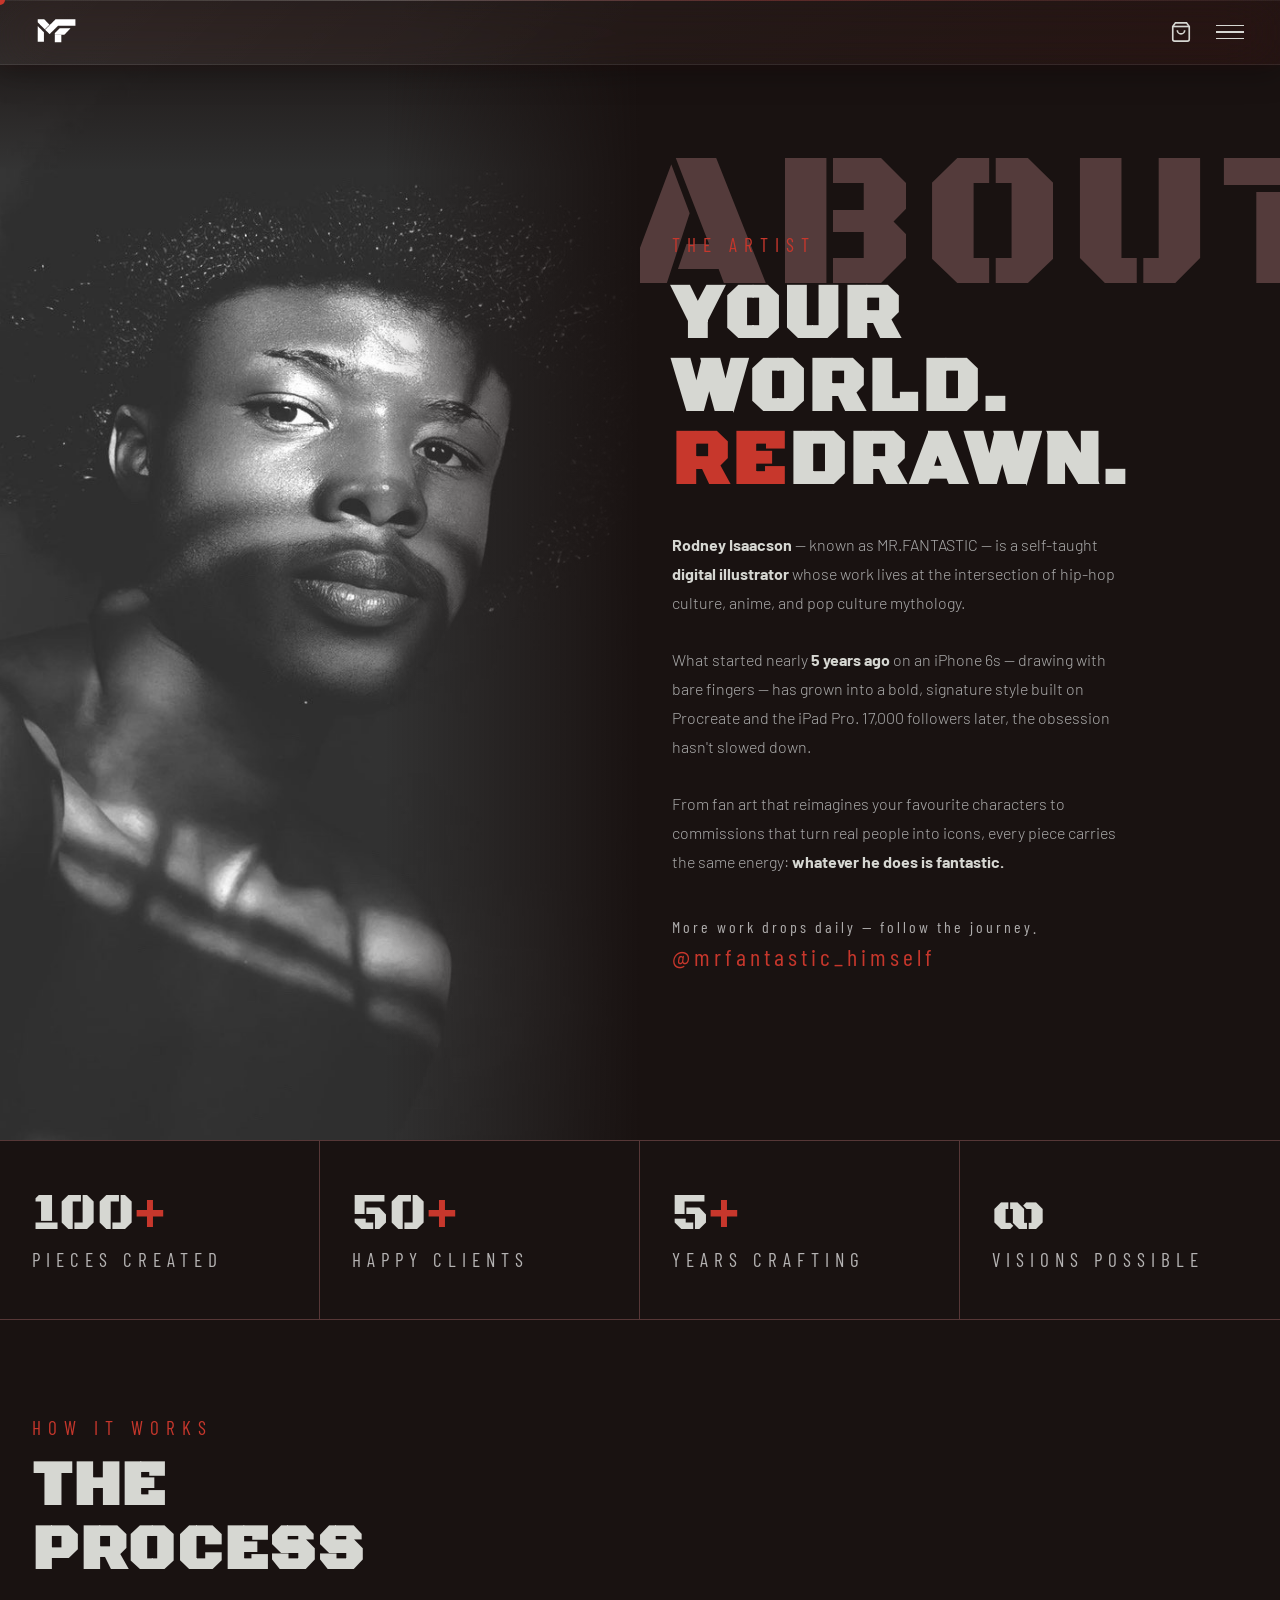
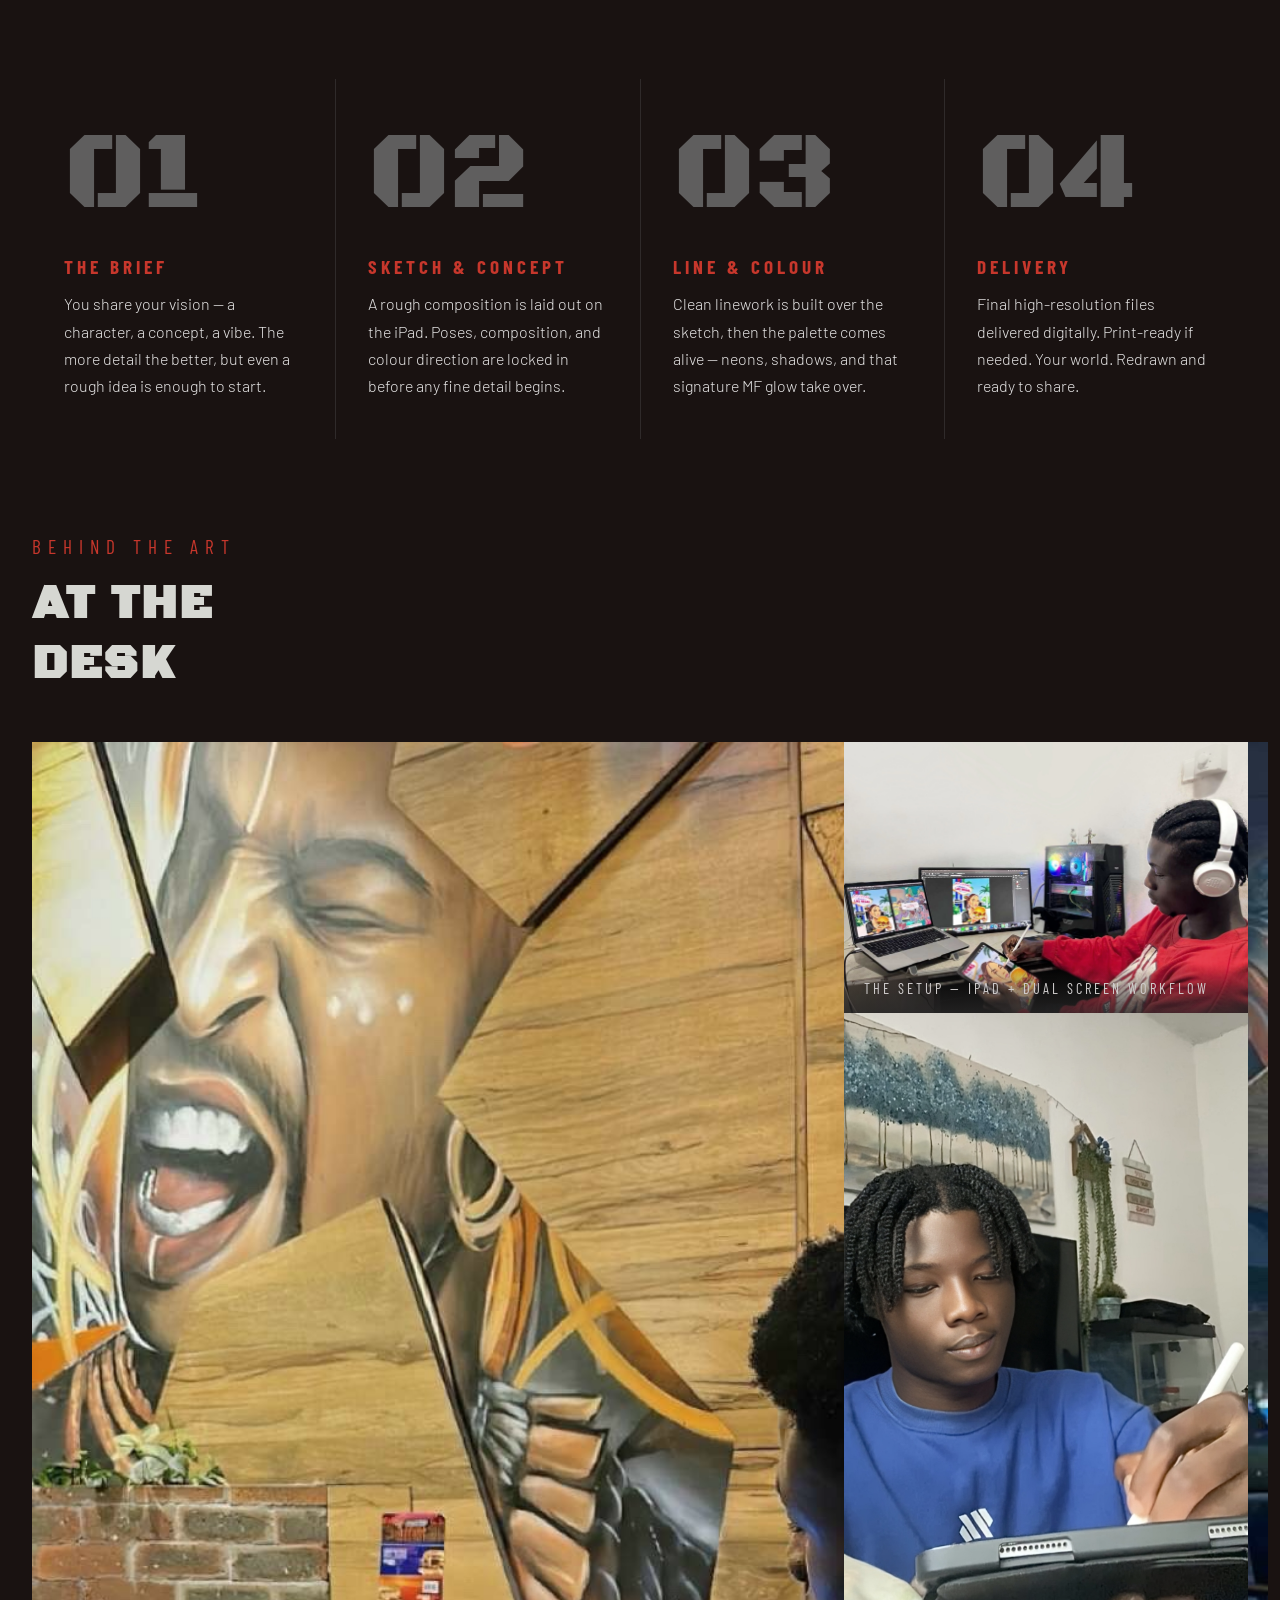
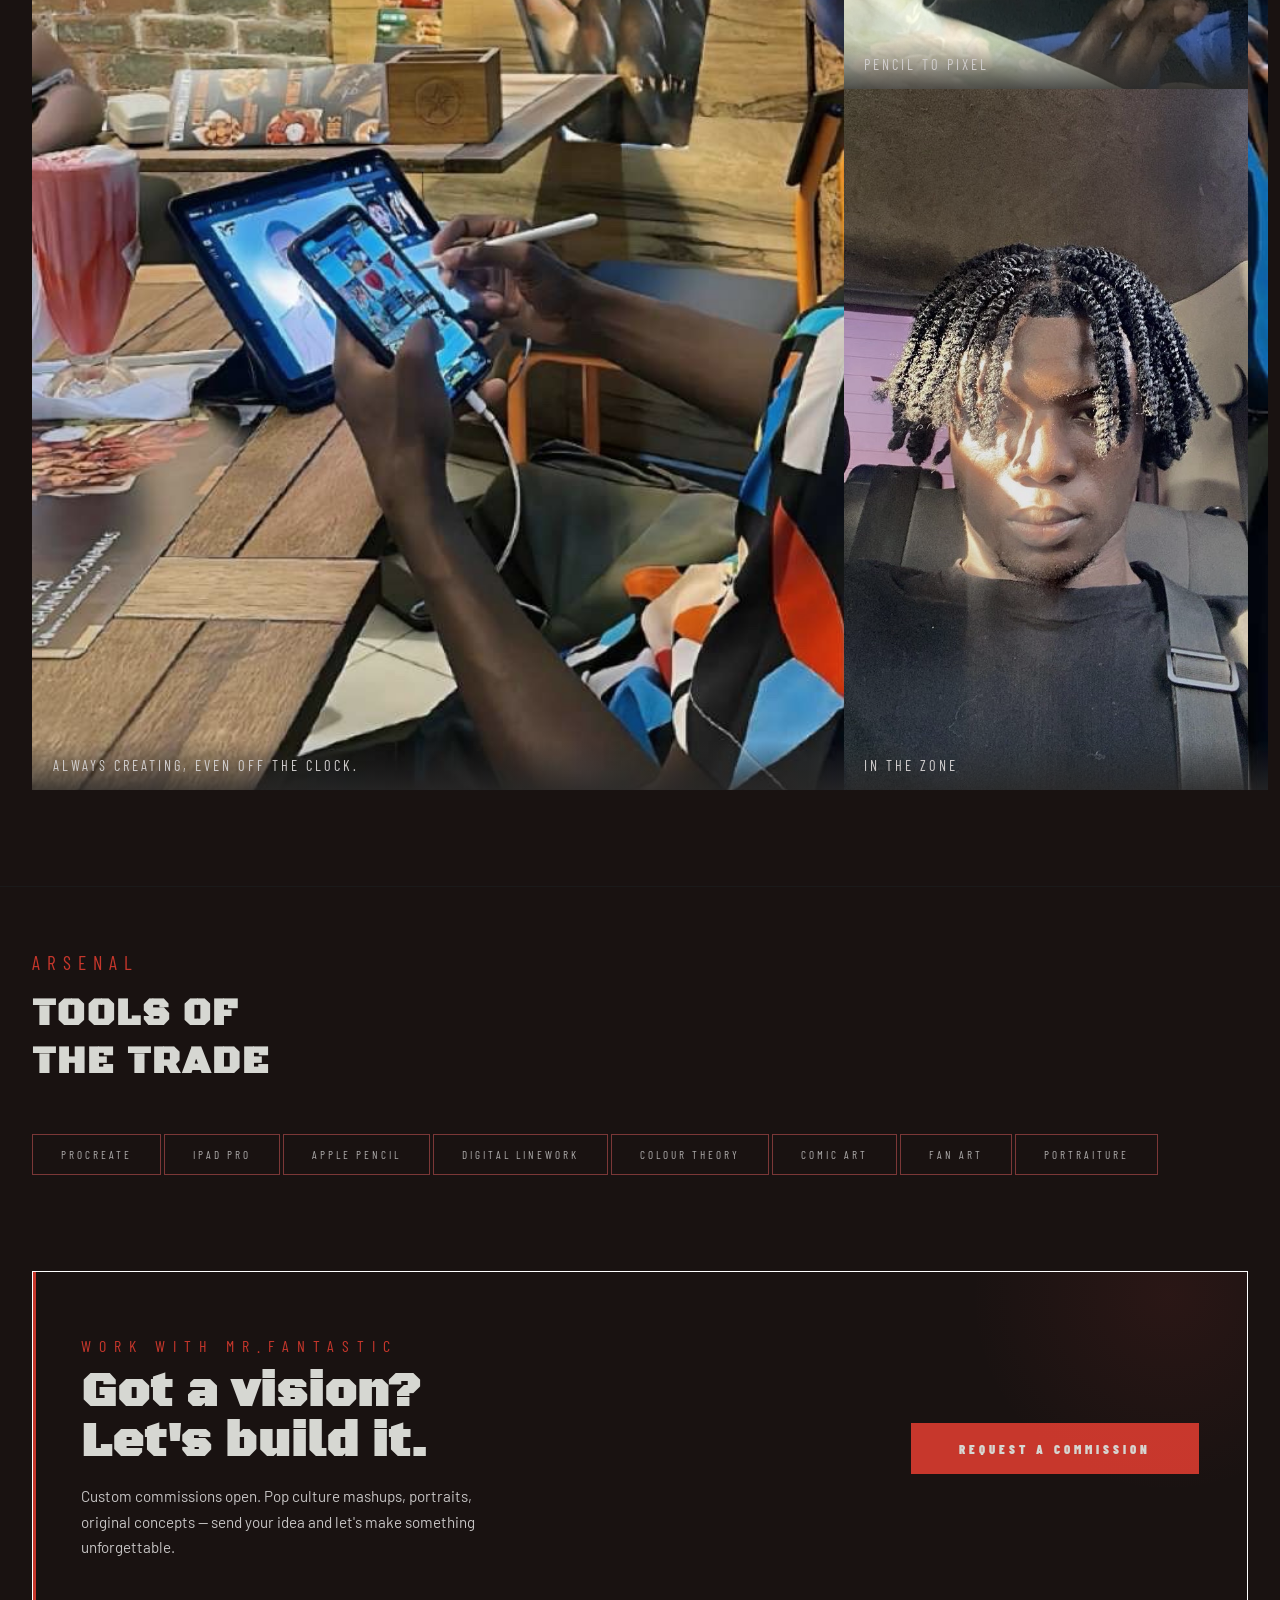
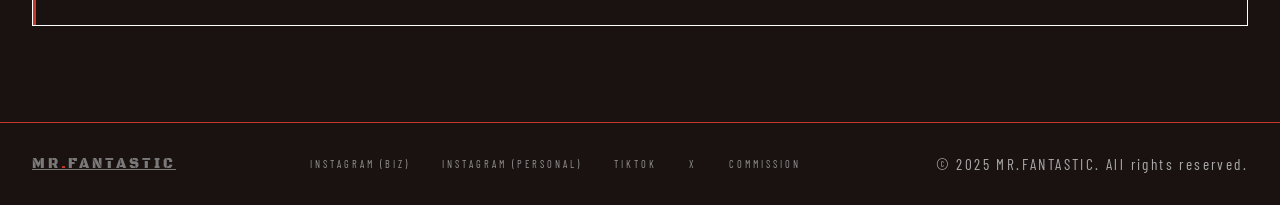
==== about.html @ 6f970a7a "Deploying MR. FANTASTIC build" ====
<!DOCTYPE html>
<html lang="en">
<head>
<meta charset="UTF-8">
<meta name="viewport" content="width=device-width, initial-scale=1.0">
<!-- Favicon - Primary -->
<link rel="icon" type="image/svg+xml" href="/favicon/favicon.svg">
<link rel="icon" type="image/png" sizes="96x96" href="/favicon/favicon-96x96.png">
<link rel="shortcut icon" href="/favicon/favicon.ico">
<link rel="apple-touch-icon" sizes="180x180" href="/favicon/apple-touch-icon.png">
<meta name="apple-mobile-web-app-title" content="M.F.">
<link rel="manifest" href="/favicon/site.webmanifest">

<title>About — MR.FANTASTIC</title>
<link href="https://fonts.googleapis.com/css2?family=Black+Ops+One&family=Barlow:wght@300;400;500&family=Barlow+Condensed:wght@400;600;700&display=swap" rel="stylesheet">
<link rel="stylesheet" href="css/style.css">
<link rel="stylesheet" href="css/about.css">

<!-- SEO Meta Tags -->
<meta name="description" content="Rodney Isaacson aka MR.FANTASTIC — self-taught digital illustrator. 5+ years, 100+ pieces, 50+ happy clients.">
<meta name="keywords" content="about, digital artist, illustrator, Rodney Isaacson, Procreate artist, iPad artist">

<!-- Open Graph / Facebook / Instagram / iMessage -->
<meta property="og:type" content="website">
<meta property="og:url" content="https://mrfantastic.art/about.html">
<meta property="og:title" content="About — MR.FANTASTIC">
<meta property="og:description" content="Self-taught digital illustrator. From iPhone 6s to iPad Pro — the journey.">
<meta property="og:image" content="https://mrfantastic.art/images/Sailor%20Big%20Sexy.JPG">
<meta property="og:image:width" content="1200">
<meta property="og:image:height" content="630">
<meta property="og:site_name" content="MR.FANTASTIC">

<!-- Twitter Card -->
<meta name="twitter:card" content="summary_large_image">
<meta name="twitter:url" content="https://mrfantastic.art/about.html">
<meta name="twitter:title" content="About — MR.FANTASTIC">
<meta name="twitter:description" content="Self-taught digital illustrator. From iPhone 6s to iPad Pro — the journey.">
<meta name="twitter:image" content="https://mrfantastic.art/images/Sailor%20Big%20Sexy.JPG">
</head>
<body>

<div class="cursor" id="cursor"></div>

<!-- NAV -->
<nav>
  <a href="index.html" class="nav-logo">
    <img src="images/FantasticLogo.svg" alt="MR.FANTASTIC Logo" class="logo-img">
  </a>
  <div class="nav-right">
    <a href="shop.html" class="nav-shop-icon" aria-label="Shop">
      <svg viewBox="0 0 24 24" xmlns="http://www.w3.org/2000/svg">
        <path d="M6 2L3 6v14a2 2 0 002 2h14a2 2 0 002-2V6l-3-4z"/>
        <line x1="3" y1="6" x2="21" y2="6"/>
        <path d="M16 10a4 4 0 01-8 0"/>
      </svg>
    </a>
    <button class="hamburger" id="hamburger" aria-label="Menu">
      <span></span><span></span><span></span>
    </button>
  </div>
</nav>

<!-- MENU OVERLAY -->
<div class="menu-overlay" id="menuOverlay">
  <a href="index.html">Home</a>
  <a href="portfolio.html">Portfolio</a>
  <a href="about.html">About</a>
  <a href="commission.html">Commission</a>
  <a href="shop.html">Shop</a>
  <a href="contact.html">Contact</a>
  <div class="menu-social">
    <a href="https://www.instagram.com/mr.fantastic_himself?igsh=MThpeDRyM3cyNDVtcQ==" target="_blank" rel="noopener">INSTAGRAM (BIZ)</a>
    <a href="https://www.instagram.com/1real.fantastic?igsh=bTJzbXhlbjJ1ZHN1" target="_blank" rel="noopener">INSTAGRAM (PERSONAL)</a>
    <a href="https://www.tiktok.com/@1real.fantastic_himself?_r=1&_t=ZS-95LBvkgoq8u" target="_blank" rel="noopener">TIKTOK</a>
    <a href="https://x.com/1realfantastic?s=11" target="_blank" rel="noopener">X</a>
  </div>
</div>

<!-- ABOUT HERO -->
<section class="about-hero">
  <div class="about-hero-image">
    <img src="images/Mr.Fantastic3.png" alt="MR.FANTASTIC at work" style="object-position: center 15%;">
  </div>
  <div class="about-hero-content">
    <span class="section-label">The artist</span>
    <h1 class="about-title">YOUR<br>WORLD.<br><span>RE</span>DRAWN.</h1>
    <p class="about-bio">
  <strong>Rodney Isaacson</strong> — known as MR.FANTASTIC — is a self-taught 
  <strong>digital illustrator</strong> whose work lives at the intersection of 
  hip-hop culture, anime, and pop culture mythology.<br><br>
  What started nearly <strong>5 years ago</strong> on an iPhone 6s — drawing with 
  bare fingers — has grown into a bold, signature style built on Procreate and 
  the iPad Pro. 17,000 followers later, the obsession hasn't slowed down.<br><br>
  From fan art that reimagines your favourite characters to commissions that turn 
  real people into icons, every piece carries the same energy: 
  <strong>whatever he does is fantastic.</strong>
</p>
    <p class="about-more">More work drops daily — follow the journey.</p>
<a href="https://www.instagram.com/mr.fantastic_himself?igsh=MThpeDRyM3cyNDVtcQ==" target="_blank" rel="noopener" class="about-handle">@mrfantastic_himself</a>
  </div>
</section>

<!-- STATS -->
<div class="stats-strip">
  <div class="stat-item">
    <div class="stat-number">100<span>+</span></div>
    <div class="stat-label">Pieces created</div>
  </div>
  <div class="stat-item">
    <div class="stat-number">50<span>+</span></div>
    <div class="stat-label">Happy clients</div>
  </div>
  <div class="stat-item">
    <div class="stat-number">5<span>+</span></div>
    <div class="stat-label">Years crafting</div>
  </div>
  <div class="stat-item">
    <div class="stat-number">∞</div>
    <div class="stat-label">Visions possible</div>
  </div>
</div>

<!-- PROCESS -->
<section class="process-section">
  <div class="process-header">
    <span class="section-label">How it works</span>
    <h2>THE<br>PROCESS</h2>
  </div>
  <div class="process-grid">
    <div class="process-step">
      <div class="step-number">01</div>
      <div class="step-title">The Brief</div>
      <p class="step-desc">You share your vision — a character, a concept, a vibe. The more detail the better, but even a rough idea is enough to start.</p>
    </div>
    <div class="process-step">
      <div class="step-number">02</div>
      <div class="step-title">Sketch &amp; Concept</div>
      <p class="step-desc">A rough composition is laid out on the iPad. Poses, composition, and colour direction are locked in before any fine detail begins.</p>
    </div>
    <div class="process-step">
      <div class="step-number">03</div>
      <div class="step-title">Line &amp; Colour</div>
      <p class="step-desc">Clean linework is built over the sketch, then the palette comes alive — neons, shadows, and that signature MF glow take over.</p>
    </div>
    <div class="process-step">
      <div class="step-number">04</div>
      <div class="step-title">Delivery</div>
      <p class="step-desc">Final high-resolution files delivered digitally. Print-ready if needed. Your world. Redrawn and ready to share.</p>
    </div>
  </div>
</section>

<!-- BEHIND THE SCENES -->
<section class="bts-section">
  <div class="bts-header">
    <span class="section-label">Behind the art</span>
    <h2>AT THE<br>DESK</h2>
  </div>
  <div class="bts-grid">
    <div class="bts-img tall">
      <img src="images/Mr.Fantastic8.JPG" alt="Working at setup" loading="lazy">
      <div class="bts-img-caption">Always creating, even off the clock.</div>
    </div>
    <div class="bts-col">
      <div class="bts-img short">
        <img src="images/Mr.Fantastic.JPG" alt="Drawing on tablet" loading="lazy">
        <div class="bts-img-caption">The setup — iPad + dual screen workflow</div>
      </div>
      <div class="bts-img short">
        <img src="images/Mr.fantastic12.png" alt="In the zone" loading="lazy">
        <div class="bts-img-caption">Pencil to pixel</div>
      </div>
      <div class="bts-img short">
        <img src="images/Mr.Fantastic4.jpeg" alt="In the zone" loading="lazy">
        <div class="bts-img-caption">In the zone</div>
      </div>  
    </div>
</div>
</section>

<!-- TOOLS -->
<section class="tools-section">
  <div class="tools-header">
    <span class="section-label">Arsenal</span>
    <h2>TOOLS OF<br>THE TRADE</h2>
  </div>
  <div class="tools-list">
    <span class="tool-tag">Procreate</span>
    <span class="tool-tag">iPad Pro</span>
    <span class="tool-tag">Apple Pencil</span>
    <span class="tool-tag">Digital Linework</span>
    <span class="tool-tag">Colour Theory</span>
    <span class="tool-tag">Comic Art</span>
    <span class="tool-tag">Fan Art</span>
    <span class="tool-tag">Portraiture</span>
  </div>
</section>

<!-- COMMISSION CTA -->
<div class="commission-banner">
  <div class="commission-banner-glow"></div>
  <div class="commission-text">
    <span class="label">Work with MR.FANTASTIC</span>
    <h2>Got a vision?<br>Let's build it.</h2>
    <p>Custom commissions open. Pop culture mashups, portraits, original concepts — send your idea and let's make something unforgettable.</p>
  </div>
  <a href="commission.html" class="btn-commission">Request a commission</a>
</div>

<!-- FOOTER -->
<footer>
  <a href="index.html" class="footer-logo">MR<span>.</span>FANTASTIC</a>
  <div class="footer-links">
    <a href="https://www.instagram.com/mr.fantastic_himself?igsh=MThpeDRyM3cyNDVtcQ==" target="_blank" rel="noopener">Instagram (Biz)</a>
    <a href="https://www.instagram.com/1real.fantastic?igsh=bTJzbXhlbjJ1ZHN1" target="_blank" rel="noopener">Instagram (Personal)</a>
    <a href="https://www.tiktok.com/@1real.fantastic_himself?_r=1&_t=ZS-95LBvkgoq8u" target="_blank" rel="noopener">TikTok</a>
    <a href="https://x.com/1realfantastic?s=11" target="_blank" rel="noopener">X</a>
    <a href="commission.html">Commission</a>
  </div>
  <p class="footer-copy">© 2025 MR.FANTASTIC. All rights reserved.</p>
</footer>

<button class="back-to-top" id="backToTop" aria-label="Back to top">
  <svg viewBox="0 0 24 24"><polyline points="18 15 12 9 6 15"/></svg>
</button>

<script src="js/script.js"></script>
</body>
</html>
---- css/style.css ----
/* ==========================================================
   MR.FANTASTIC — Main Stylesheet
  ========================================================== */

*,
*::before,
*::after {
  box-sizing: border-box;
  margin: 0;
  padding: 0;
}

:root {
  --red: #c7372c;
  --red-dark: #710d0b;
  --white: #d6d7d2;
  --black: #191211;
  --dark-gray: #4a4743;
  --mid-gray: #94938f;
  --light-gray: #000000;
  --font-display: "Black Ops One", cursive;
  --font-body: "Barlow", sans-serif;
  --font-condensed: "Barlow Condensed", sans-serif;
}

html {
  scroll-behavior: smooth;
}

body {
  background: var(--black);
  color: var(--white);
  font-family: var(--font-body);
  overflow-x: hidden;
  cursor: none;
}

/* ── CUSTOM CURSOR ─────────────────────────────────────── */
.cursor {
  position: fixed;
  width: 10px;
  height: 10px;
  background: var(--red);
  border-radius: 50%;
  pointer-events: none;
  z-index: 9999;
  transform: translate(-50%, -50%);
  transition:
    transform 0.1s ease,
    width 0.2s ease,
    height 0.2s ease;
}
.cursor.hover {
  width: 20px;
  height: 20px;
  background: transparent;
  border: 1.5px solid var(--red);
}

/* ── NAV — LIQUID GLASS ─────────────────────────────────── */
nav {
  position: fixed;
  top: 0;
  left: 0;
  right: 0;
  z-index: 100;
  display: flex;
  align-items: center;
  justify-content: space-between;
  padding: 0.5rem 2rem;

  /* Liquid glass base */
  background: linear-gradient(
    135deg,
    rgba(255, 255, 255, 0.07) 0%,
    rgba(255, 255, 255, 0.03) 50%,
    rgba(229, 57, 53, 0.05) 100%
  );
  backdrop-filter: blur(28px) saturate(180%) brightness(1.05);
  -webkit-backdrop-filter: blur(28px) saturate(180%) brightness(1.05);

  /* Glass edge */
  border-bottom: 1px solid rgba(255, 255, 255, 0.08);
  box-shadow:
    0 1px 0 rgba(255, 255, 255, 0.06) inset,
    /* top inner highlight */ 0 4px 32px rgba(0, 0, 0, 0.35),
    /* depth shadow */ 0 1px 12px rgba(229, 57, 53, 0.06); /* faint red bloom */

  transition:
    transform 0.4s cubic-bezier(0.77, 0, 0.175, 1),
    background 0.4s ease,
    box-shadow 0.4s ease;

  /* Liquid shimmer pseudo layer */
  overflow: hidden;
}

/* Animated shimmer sweep */
nav::before {
  content: "";
  position: absolute;
  top: 0;
  left: -100%;
  width: 60%;
  height: 100%;
  background: linear-gradient(
    105deg,
    transparent 40%,
    rgba(255, 255, 255, 0.06) 50%,
    transparent 60%
  );
  animation: navShimmer 6s ease-in-out infinite;
  pointer-events: none;
}
@keyframes navShimmer {
  0% {
    left: -100%;
  }
  50% {
    left: 140%;
  }
  100% {
    left: 140%;
  }
}

/* Subtle top specular line */
nav::after {
  content: "";
  position: absolute;
  top: 0;
  left: 0;
  right: 0;
  height: 1px;
  background: linear-gradient(
    90deg,
    transparent,
    rgba(255, 255, 255, 0.18) 30%,
    rgba(229, 57, 53, 0.25) 60%,
    transparent
  );
  pointer-events: none;
}

nav.nav-hidden {
  transform: translateY(-100%);
}

.nav-logo {
  display: flex;
  align-items: center;
  z-index: 110;
  position: relative;
}

.logo-img {
  height: 48px;
  width: auto;
  display: block;
  filter: invert(1) brightness(2);
  transition:
    filter 0.3s ease,
    transform 0.3s ease;
}

/* Logo colour-change hover — preserved */
.nav-logo:hover .logo-img {
  transform: scale(1.05);
  filter: invert(1) brightness(1) drop-shadow(0 0 8px var(--red));
}

/* Nav right cluster — shop icon + hamburger */
.nav-right {
  display: flex;
  align-items: center;
  gap: 1rem;
  z-index: 110;
  position: relative;
}

/* Shop icon in nav */
.nav-shop-icon {
  display: flex;
  align-items: center;
  justify-content: center;
  background: none;
  border: none;
  padding: 4px;
  text-decoration: none;
  color: var(--white);
  transition: color 0.2s;
  cursor: none;
}
.nav-shop-icon:hover {
  color: var(--red);
}
.nav-shop-icon svg {
  width: 22px;
  height: 22px;
  stroke: currentColor;
  fill: none;
  stroke-width: 1.8;
  display: block;
}

.hamburger {
  display: flex;
  flex-direction: column;
  gap: 5px;
  cursor: none;
  z-index: 110;
  background: none;
  border: none;
  padding: 4px;
}
.hamburger span {
  display: block;
  width: 28px;
  height: 1.5px;
  background: var(--white);
  transition: all 0.35s cubic-bezier(0.77, 0, 0.175, 1);
  transform-origin: center;
}
.hamburger.open span:nth-child(1) {
  transform: translateY(6.5px) rotate(45deg);
}
.hamburger.open span:nth-child(2) {
  opacity: 0;
  transform: scaleX(0);
}
.hamburger.open span:nth-child(3) {
  transform: translateY(-6.5px) rotate(-45deg);
}

/* ── MENU OVERLAY ──────────────────────────────────────── */
.menu-overlay {
  position: fixed;
  inset: 0;
  background: var(--black);
  z-index: 90;
  display: flex;
  flex-direction: column;
  justify-content: center;
  align-items: flex-start;
  padding: 0 2rem;
  clip-path: circle(0% at calc(100% - 3rem) 3rem);
  transition: clip-path 0.6s cubic-bezier(0.77, 0, 0.175, 1);
  pointer-events: none;
}
.menu-overlay.open {
  clip-path: circle(150% at calc(100% - 3rem) 3rem);
  pointer-events: all;
}

.menu-overlay a {
  font-family: var(--font-display);
  font-size: clamp(2.5rem, 8vw, 6rem);
  color: var(--white);
  text-decoration: none;
  letter-spacing: 2px;
  line-height: 1.1;
  display: block;
  transition:
    color 0.2s ease,
    transform 0.2s ease;
  opacity: 0;
  transform: translateX(-30px);
}
.menu-overlay.open a {
  opacity: 1;
  transform: translateX(0);
}
.menu-overlay.open a:nth-child(1) {
  transition:
    opacity 0.4s 0.2s,
    transform 0.4s 0.2s,
    color 0.2s;
}
.menu-overlay.open a:nth-child(2) {
  transition:
    opacity 0.4s 0.28s,
    transform 0.4s 0.28s,
    color 0.2s;
}
.menu-overlay.open a:nth-child(3) {
  transition:
    opacity 0.4s 0.36s,
    transform 0.4s 0.36s,
    color 0.2s;
}
.menu-overlay.open a:nth-child(4) {
  transition:
    opacity 0.4s 0.44s,
    transform 0.4s 0.44s,
    color 0.2s;
}
.menu-overlay.open a:nth-child(5) {
  transition:
    opacity 0.4s 0.52s,
    transform 0.4s 0.52s,
    color 0.2s;
}
.menu-overlay a:hover {
  color: var(--red);
  transform: translateX(12px) !important;
}

.menu-overlay a.nav-active {
    color: var(--red);
    pointer-events: none;
}

.menu-social {
  position: absolute;
  bottom: 2.5rem;
  left: 2rem;
  display: flex;
  gap: 1.5rem;
}
.menu-social a {
  font-family: var(--font-condensed);
  font-size: 0.75rem !important;
  letter-spacing: 3px;
  color: #555 !important;
  transform: none !important;
}
.menu-social a:hover {
  color: var(--white) !important;
  transform: none !important;
}

/* ── HERO (index.html) ─────────────────────────────────── */
.hero {
  position: relative;
  width: 100%;
  height: 100vh;
  overflow: hidden;
  display: flex;
  align-items: flex-end;
}

.hero-bg {
  position: absolute;
  inset: 0;
  background:
    linear-gradient(
      to bottom,
      rgba(10, 10, 10, 0.55) 0%,
      rgba(10, 10, 10, 0) 40%,
      rgba(10, 10, 10, 0.85) 100%
    ),
    linear-gradient(to right, rgba(10, 10, 10, 0.4) 0%, transparent 60%);
  z-index: 1;
}

.hero-art {
  position: absolute;
  inset: 0;
  display: grid;
  grid-template-columns: 1fr 1fr 1fr;
  grid-template-rows: 1fr 1fr;
  gap: 2px;
}
.hero-art-panel {
  overflow: hidden;
  position: relative;
}
.hero-art-panel::after {
  content: "";
  position: absolute;
  inset: 0;
  background: var(--color);
  opacity: 0.82;
}
.hero-art-panel:nth-child(1) {
  --color: #1a0a0a;
  grid-column: 1;
  grid-row: 1 / 3;
}
.hero-art-panel:nth-child(2) {
  --color: #0a0a1a;
}
.hero-art-panel:nth-child(3) {
  --color: #0a1a0a;
}
.hero-art-panel:nth-child(4) {
  --color: #1a1a0a;
}
.hero-art-panel:nth-child(5) {
  --color: #0a0a0a;
}

.hero-featured {
  position: absolute;
  inset: 0;
  background: radial-gradient(ellipse at 70% 40%, #1a0505 0%, #0a0a0a 60%);
}

.hero-glow {
  position: absolute;
  top: 10%;
  right: 15%;
  width: 300px;
  height: 300px;
  background: radial-gradient(
    circle,
    rgba(229, 57, 53, 0.18) 0%,
    transparent 70%
  );
  pointer-events: none;
  z-index: 2;
  animation: pulse 4s ease-in-out infinite;
}
@keyframes pulse {
  0%,
  100% {
    opacity: 0.6;
    transform: scale(1);
  }
  50% {
    opacity: 1;
    transform: scale(1.1);
  }
}

.hero-content {
  position: relative;
  z-index: 3;
  padding: 0 2rem 3rem;
  width: 100%;
}

.hero-eyebrow {
  font-family: var(--font-condensed);
  font-size: 0.7rem;
  letter-spacing: 5px;
  color: var(--red);
  margin-bottom: 0.75rem;
  opacity: 0;
  animation: fadeUp 0.8s 0.3s forwards;
}

.hero-title {
  font-family: var(--font-display);
  font-size: clamp(3.5rem, 12vw, 10rem);
  line-height: 0.9;
  letter-spacing: 2px;
  color: var(--white);
  opacity: 0;
  animation: fadeUp 0.8s 0.5s forwards;
}
.hero-title .accent {
  color: var(--red);
}

.hero-tagline {
  font-family: var(--font-condensed);
  font-size: clamp(1rem, 3vw, 1.5rem);
  font-weight: 400;
  letter-spacing: 6px;
  color: rgba(249, 249, 249, 0.778);
  margin-top: 1rem;
  opacity: 0;
  animation: fadeUp 0.8s 0.7s forwards;
}

.hero-cta {
  display: inline-block;
  margin-top: 2rem;
  padding: 0.9rem 2.5rem;
  border: 1px solid var(--red);
  font-family: var(--font-condensed);
  font-size: 1rem;
  font-weight: 600;
  letter-spacing: 4px;
  color: var(--white);
  text-decoration: none;
  text-transform: uppercase;
  transition:
    background 0.25s,
    color 0.25s;
  opacity: 0;
  animation: fadeUp 0.8s 0.9s forwards;
}
.hero-cta:hover {
  background: var(--red-dark);
  color: var(--white);
}

.hero-scroll {
  position: absolute;
  bottom: 2rem;
  right: 2rem;
  z-index: 3;
  display: flex;
  flex-direction: column;
  align-items: center;
  gap: 8px;
  opacity: 0;
  animation: fadeIn 1s 1.4s forwards;
}
.hero-scroll span {
  font-family: var(--font-condensed);
  font-size: 0.6rem;
  letter-spacing: 3px;
  color: #555;
  writing-mode: vertical-rl;
}
.scroll-line {
  width: 1px;
  height: 50px;
  background: linear-gradient(to bottom, var(--red), transparent);
  animation: scrollLine 2s ease-in-out infinite;
}
@keyframes scrollLine {
  0% {
    transform: scaleY(0);
    transform-origin: top;
  }
  50% {
    transform: scaleY(1);
    transform-origin: top;
  }
  51% {
    transform-origin: bottom;
  }
  100% {
    transform: scaleY(0);
    transform-origin: bottom;
  }
}

/* ── KEYFRAMES ─────────────────────────────────────────── */
@keyframes fadeUp {
  from {
    opacity: 0;
    transform: translateY(24px);
  }
  to {
    opacity: 1;
    transform: translateY(0);
  }
}
@keyframes fadeIn {
  from {
    opacity: 0;
  }
  to {
    opacity: 1;
  }
}

/* ── SECTION LABEL (shared) ────────────────────────────── */
.section-label {
  font-family: var(--font-condensed);
  font-size: 1.2rem;
  letter-spacing: 7px;
  color: var(--red);
  text-transform: uppercase;
  margin-bottom: 1rem;
  display: block;
}

/* ── FEATURED WORKS (index.html) ───────────────────────── */
.works {
  padding: 6rem 2rem;
  position: relative;
}

.works-header {
  display: flex;
  align-items: flex-end;
  justify-content: space-between;
  margin-bottom: 3rem;
  flex-wrap: wrap;
  gap: 1rem;
}

.works-title {
  font-family: var(--font-display);
  font-size: clamp(1.8rem, 5vw, 3.5rem);
  letter-spacing: 2px;
  line-height: 1;
}

.works-link {
  font-family: var(--font-condensed);
  font-size: 1rem;
  letter-spacing: 4px;
  color: #cbc9c9;
  text-decoration: none;
  border-bottom: 1px solid #333;
  padding-bottom: 2px;
  transition:
    color 0.2s,
    border-color 0.2s;
}
.works-link:hover {
  color: var(--red);
  border-color: var(--white);
}

.works-grid {
  display: grid;
  grid-template-columns: repeat(3, 1fr);
  gap: 3px;
}

.work-item {
  position: relative;
  aspect-ratio: 4/5;
  overflow: hidden;
  background: #111;
  cursor: none;
}
.work-item::before {
  content: "";
  position: absolute;
  inset: 0;
  background: linear-gradient(
    to top,
    rgba(10, 10, 10, 0.95) 0%,
    transparent 50%
  );
  z-index: 1;
  opacity: 0;
  transition: opacity 0.35s ease;
}
.work-item:hover::before {
  opacity: 1;
}

.work-placeholder {
  width: 100%;
  height: 100%;
  display: flex;
  align-items: center;
  justify-content: center;
  font-family: var(--font-display);
  font-size: 3rem;
  color: #222;
  transition: transform 0.6s cubic-bezier(0.25, 0.46, 0.45, 0.94);
}
.work-item:hover .work-placeholder {
  transform: scale(1.05);
}

.work-item:nth-child(1) .work-placeholder {
  background: linear-gradient(135deg, #1a0505 0%, #2d0a0a 100%);
  color: #3d1010;
}
.work-item:nth-child(2) .work-placeholder {
  background: linear-gradient(135deg, #0a0a1a 0%, #0d0d2e 100%);
  color: #1a1a3d;
}
.work-item:nth-child(3) .work-placeholder {
  background: linear-gradient(135deg, #0a1a0a 0%, #0d2e0d 100%);
  color: #1a3d1a;
}
.work-item:nth-child(4) .work-placeholder {
  background: linear-gradient(135deg, #1a1005 0%, #2d1f0a 100%);
  color: #3d2a10;
}
.work-item:nth-child(5) .work-placeholder {
  background: linear-gradient(135deg, #0a0510 0%, #150a1e 100%);
  color: #200f30;
}
.work-item:nth-child(6) .work-placeholder {
  background: linear-gradient(135deg, #100505 0%, #1a0808 100%);
  color: #2d1010;
}

.work-info {
  position: absolute;
  bottom: 0;
  left: 0;
  right: 0;
  padding: 1.25rem;
  z-index: 2;
  transform: translateY(8px);
  opacity: 0;
  transition: all 0.35s ease;
}
.work-item:hover .work-info {
  opacity: 1;
  transform: translateY(0);
}

.work-name {
  font-family: var(--font-condensed);
  font-size: 1.3rem;
  font-weight: 800;
  letter-spacing: 2px;
  color: var(--white);
  text-transform: uppercase;
}
.work-tag {
  font-family: var(--font-condensed);
  font-size: 1rem;
  letter-spacing: 3px;
  color: var(--red);
  margin-top: 3px;
}

/* ── COMMISSION BANNER (shared) ────────────────────────── */
.commission-banner {
  margin: 0 2rem 6rem;
  border: 1px solid #ffffff;
  padding: 4rem 3rem;
  display: flex;
  align-items: center;
  justify-content: space-between;
  gap: 2rem;
  flex-wrap: wrap;
  position: relative;
  overflow: hidden;
}
.commission-banner::before {
  content: "";
  position: absolute;
  top: 0;
  left: 0;
  bottom: 0;
  width: 3px;
  background: var(--red);
}

.commission-banner-glow {
  position: absolute;
  top: -50%;
  right: -10%;
  width: 400px;
  height: 400px;
  background: radial-gradient(
    circle,
    rgba(243, 77, 74, 0.08) 0%,
    transparent 70%
  );
  pointer-events: none;
}

.commission-text .label {
  font-family: var(--font-condensed);
  font-size: 1rem;
  letter-spacing: 8px;
  text-transform: uppercase;
  color: var(--red);
  margin-bottom: 0.75rem;
  display: block;
}
.commission-text h2 {
  font-family: var(--font-display);
  font-size: clamp(1.8rem, 4vw, 3rem);
  line-height: 1.05;
  letter-spacing: 1px;
}
.commission-text p {
  margin-top: 1rem;
  font-size: 0.95rem;
  color: #c6c4c4;
  font-weight: 400;
  max-width: 400px;
  line-height: 1.7;
}

.btn-commission {
  display: inline-block;
  padding: 1.1rem 3rem;
  background: var(--red);
  font-family: var(--font-condensed);
  font-size: 0.8rem;
  font-weight: 900;
  letter-spacing: 4px;
  color: var(--white);
  text-decoration: none;
  text-transform: uppercase;
  transition:
    background 0.2s,
    transform 0.2s;
  flex-shrink: 0;
}
.btn-commission:hover {
  background: var(--red-dark);
  transform: translateY(-2px);
}

/* ── PAGE HEADER (shared: commission + portfolio) ──────── */
.page-header {
  padding: 10rem 2rem 5rem;
  position: relative;
  overflow: hidden;
  isolation: isolate;
}
.page-header::before {
  content: attr(data-watermark);
  position: absolute;
  top: 50%;
  left: 50%;
  transform: translate(-35%, -50%);
  font-family: var(--font-display);
  font-size: clamp(3rem, 11vw, 11rem);
  color: rgba(112, 80, 80, 0.676);
  white-space: nowrap;
  pointer-events: none;
  letter-spacing: 4px;
  z-index: -1;
  user-select: none;
}
.page-header .section-label {
  margin-bottom: 1rem;
  position: relative;
  z-index: 1;
}
.page-header h1 {
  font-family: var(--font-display);
  font-size: clamp(2.5rem, 8vw, 6rem);
  line-height: 0.95;
  letter-spacing: 2px;
  position: relative;
  z-index: 1;
}
.page-header p {
  margin-top: 1.25rem;
  font-family: var(--font-condensed);
  font-size: 0.95rem;
  color: #a67777;
  letter-spacing: 2px;
  max-width: 400px;
  position: relative;
  z-index: 1;
}

/* ── FOOTER (shared) ───────────────────────────────────── */
footer {
  border-top: 1px solid #c7372c;
  padding: 2rem;
  display: flex;
  align-items: center;
  justify-content: space-between;
  flex-wrap: wrap;
  gap: 1rem;
}

.footer-logo {
  font-family: var(--font-display);
  font-size: 0.9rem;
  letter-spacing: 3px;
  color: #7a7878;
}
.footer-logo span {
  color: var(--red);
}

.footer-links {
  display: flex;
  gap: 2rem;
}
.footer-links a {
  font-family: var(--font-condensed);
  font-size: 0.65rem;
  letter-spacing: 3px;
  color: #959393;
  text-decoration: none;
  text-transform: uppercase;
  transition: color 0.2s;
}
.footer-links a:hover {
  color: var(--white);
}

.footer-copy {
  font-family: var(--font-condensed);
  font-size: 0.95rem;
  letter-spacing: 2.4px;
  color: #aaa9a9;
}

/* Back to the top button */
.back-to-top {
  position: fixed;
  bottom: 2rem;
  right: 2rem;
  width: 44px;
  height: 44px;
  background: var(--red);
  border: none;
  display: flex;
  align-items: center;
  justify-content: center;
  cursor: none;
  opacity: 0;
  pointer-events: none;
  transition: opacity 0.3s ease, transform 0.3s ease;
  z-index: 200;
}
.back-to-top.visible {
  opacity: 1;
  pointer-events: all;
}
.back-to-top:hover {
  transform: translateY(-3px);
}
.back-to-top svg {
  width: 18px;
  height: 18px;
  stroke: var(--white);
  fill: none;
  stroke-width: 2.5;
}

/* ── RESPONSIVE ────────────────────────────────────────── */

/* Hide custom cursor on touch devices */
@media (hover: none) and (pointer: coarse) {
  body { cursor: auto; }
  .cursor { display: none; }
  a, button, .work-item, .portfolio-item { cursor: pointer; }

  /* Always show work info on touch (no hover) */
  .work-item::before { opacity: 1; }
  .work-info {
    opacity: 1;
    transform: translateY(0);
  }
}

@media (max-width: 768px) {
  .works-grid {
    grid-template-columns: repeat(2, 1fr);
  }
  .commission-banner {
    padding: 2.5rem 1.5rem;
    flex-direction: column;
    align-items: flex-start;
  }
  .btn-commission {
    width: 100%;
    text-align: center;
  }
  .footer-links {
    gap: 1rem;
    flex-wrap: wrap;
  }
  .hero-title {
    font-size: clamp(2.5rem, 13vw, 6rem);
  }
  .menu-overlay a {
    font-size: clamp(2rem, 11vw, 4.5rem);
  }
  .menu-social {
    flex-wrap: wrap;
    gap: 1rem;
    bottom: 1.5rem;
  }
  .section-label {
    font-size: 1rem;
    letter-spacing: 5px;
  }
}

@media (max-width: 480px) {
  .works-grid {
    grid-template-columns: 1fr;
  }
  nav {
    padding: 0.75rem 1.25rem;
  }
  .logo-img {
    height: 38px;
  }
  .works {
    padding: 4rem 1.25rem;
  }
  .works-header {
    flex-direction: column;
    align-items: flex-start;
    gap: 0.5rem;
  }
  .commission-banner {
    margin: 0 1.25rem 4rem;
    padding: 2rem 1.25rem;
  }
  .commission-text h2 {
    font-size: 1.6rem;
  }
  .commission-text p {
    font-size: 0.85rem;
  }
  footer {
    padding: 1.5rem 1.25rem;
    flex-direction: column;
    align-items: flex-start;
    gap: 1.25rem;
  }
  .footer-links {
    flex-wrap: wrap;
    gap: 0.75rem 1.25rem;
  }
  .footer-links a {
    font-size: 0.6rem;
  }
  .footer-copy {
    font-size: 0.75rem;
    letter-spacing: 1px;
  }
  .page-header {
    padding: 7rem 1.25rem 3rem;
  }
  .page-header h1 {
    font-size: clamp(2.2rem, 10vw, 4rem);
  }
  .section-label {
    font-size: 0.8rem;
    letter-spacing: 4px;
  }
  .hero-content {
    padding: 0 1.25rem 2.5rem;
  }
  .hero-tagline {
    font-size: 0.85rem;
    letter-spacing: 4px;
  }
  .hero-cta {
    padding: 0.9rem 2rem;
    font-size: 0.7rem;
  }
  /* Prevent horizontal overflow everywhere */
  .commission-banner {
    overflow: hidden;
  }
  .page-header::before {
    font-size: clamp(2.5rem, 20vw, 6rem);
    letter-spacing: 2px;
    left: 50%;
    transform: translate(-50%, -50%);
  }
  /* Menu overlay social links stack better */
  .menu-social {
    flex-direction: column;
    gap: 0.5rem;
    bottom: 1.25rem;
  }
  .menu-social a {
    font-size: 0.65rem !important;
    letter-spacing: 2px;
  }
  /* Back to top doesn't overlap content */
  .back-to-top {
    bottom: 1rem;
    right: 1rem;
    width: 38px;
    height: 38px;
  }
}

/* ── LOADER ─────────────────────────────────────────────── */
.loader {
  position: fixed;
  inset: 0;
  background: var(--black);
  z-index: 9999;
  display: flex;
  align-items: center;
  justify-content: center;
  transition: opacity 0.6s ease, visibility 0.6s ease;
}
.loader.hidden {
  opacity: 0;
  visibility: hidden;
}
.loader-logo {
  display: flex;
  flex-direction: column;
  align-items: center;
  gap: 2rem;
}
.loader-logo img {
  width: 120px;
  filter: invert(1) brightness(2);
  animation: loaderPulse 1.5s ease-in-out infinite;
}
@keyframes loaderPulse {
  0%, 100% { opacity: 1; transform: scale(1); }
  50%       { opacity: 0.5; transform: scale(0.96); }
}
.loader-bar {
  width: 160px;
  height: 1px;
  background: #1a1a1a;
  overflow: hidden;
}
.loader-fill {
  height: 100%;
  width: 0%;
  background: var(--red);
  animation: loaderBar 1s ease forwards;
}
@keyframes loaderBar {
  0%   { width: 0%; }
  100% { width: 100%; }
}

@keyframes loaderSpinOut {
  0%   { transform: scale(1) rotate(0deg); opacity: 1; }
  100% { transform: scale(40) rotate(270deg); opacity: 0; }
}

.loader.spin-out {
  animation: loaderSpinOut 0.9s cubic-bezier(0.4, 0, 1, 1) forwards;
  pointer-events: none;
}

.loader.hidden {
  display: none;
}
---- css/about.css ----
/* about.css — Page-specific styles for about.html
   Requires: css/style.css (loaded via <link> in HTML)
   -------------------------------------------------------- */

/* ABOUT HERO */
.about-hero {
  min-height: 100vh;
  display: grid;
  grid-template-columns: 1fr 1fr;
  position: relative;
  isolation: isolate;
}
.about-hero::before {
  content: "ABOUT";
  position: absolute;
  top: 20%;
  left: 77%;
  transform: translate(-50%, -50%);
  font-family: var(--font-display);
  font-size: clamp(4rem, 15vw, 14rem);
  color: rgba(112, 80, 80, 0.676);
  white-space: nowrap;
  pointer-events: none;
  letter-spacing: 8px;
  z-index: -1;
  user-select: none;
}

.about-hero-image {
  position: relative;
  overflow: hidden;
}
.about-hero-image img {
  width: 100%;
  height: 100%;
  object-fit: cover;
  object-position: center top;
  display: block;
  filter: grayscale(20%);
}
.about-hero-image::after {
  content: '';
  position: absolute;
  inset: 0;
  background:
    linear-gradient(to right, transparent 60%, var(--black) 100%),
    linear-gradient(to bottom, var(--black) 0%, transparent 15%);
  z-index: 1;
}

.about-hero-content {
  display: flex;
  flex-direction: column;
  justify-content: center;
  padding: 8rem 3rem 4rem 2rem;
  position: relative;
  z-index: 1;
}
.about-hero-content .section-label {
  margin-bottom: 1.5rem;
}

.about-title {
  font-family: var(--font-display);
  font-size: clamp(2.5rem, 6vw, 5rem);
  line-height: 0.95;
  letter-spacing: 4px;
  margin-bottom: 2rem;
}
.about-title span {
  color: var(--red);
}

.about-bio {
  font: size 1.6em;
  font-weight: 300;
  line-height: 1.8;
  color: #aaa;
  max-width: 460px;
  margin-bottom: 2.5rem;
}
.about-bio strong {
  color: var(--white);
  font-weight: 700;
}

.about-handle {
  font-family: var(--font-condensed);
  font-size: 1.5rem;
  letter-spacing: 4px;
  color: var(--red);
}

a.about-handle {
  text-decoration: none;
  transition: opacity 0.2s;
}
a.about-handle:hover {
  opacity: 0.7;
}

.about-more {
  font-family: var(--font-condensed);
  font-size: 1rem;
  letter-spacing: 3px;
  color: #aeacac;
  margin-bottom: 0.4rem;
}

/* STATS STRIP */
.stats-strip {
  border-top: 1px solid #563737;
  border-bottom: 1px solid #563737;
  display: grid;
  grid-template-columns: repeat(4, 1fr);
}
.stat-item {
  padding: 3rem 2rem;
  border-right: 1px solid #563737;
  position: relative;
  overflow: hidden;
}
.stat-item:last-child {
  border-right: none;
}
.stat-item::before {
  content: '';
  position: absolute;
  top: 0; left: 0; bottom: 0;
  width: 2px;
  background: var(--red);
  transform: scaleY(0);
  transform-origin: bottom;
  transition: transform 0.4s ease;
}
.stat-item:hover::before {
  transform: scaleY(2);
}

.stat-number {
  font-family: var(--font-display);
  font-size: clamp(2rem, 4vw, 3.5rem);
  color: var(--white);
  line-height: 1;
  letter-spacing: 1px;
}
.stat-number span {
  color: var(--red);
}

.stat-label {
  font-family: var(--font-condensed);
  font-size: 1.2rem;
  letter-spacing: 6px;
  color: #b5b3b3;
  margin-top: 0.5rem;
  text-transform: uppercase;
}

/* PROCESS */
.process-section {
  padding: 6rem 2rem;
}
.process-header {
  margin-bottom: 6rem;
}
.process-header h2 {
  font-family: var(--font-display);
  font-size: clamp(2rem, 5vw, 4rem);
  letter-spacing: 2px;
  line-height: 1;
}

.process-grid {
  display: grid;
  grid-template-columns: repeat(4, 1fr);
  gap: 1px;
  background: #2f2a2a;
}
.process-step {
  background: var(--black);
  padding: 2.5rem 2rem;
  position: relative;
  overflow: hidden;
  transition: background 0.3s ease;
}
.process-step:hover {
  background: #453f3f;
}

.step-number {
  font-family: var(--font-display);
  font-size: 7rem;
  color: #5f5e5e;
  line-height: 1;
  margin-bottom: 1.5rem;
  transition: color 0.3s ease;
}
.process-step:hover .step-number {
  color: #1a1a1a;
}

.step-title {
  font-family: var(--font-condensed);
  font-size: 1.2rem;
  font-weight: 700;
  letter-spacing: 4px;
  color: var(--red);
  text-transform: uppercase;
  margin-bottom: 0.75rem;
}
.step-desc {
  font-size: 1rem;
  font-weight: 300;
  line-height: 1.7;
  color: #e5e4e4;
}

/* BEHIND THE SCENES */
.bts-section {
  padding: 0 2rem 6rem;
}
.bts-header {
  margin-bottom: 3rem;
}
.bts-header h2 {
  font-family: var(--font-display);
  font-size: clamp(1.8rem, 4vw, 3rem);
  letter-spacing: 2px;
}

.bts-grid {
  display: grid;
  grid-template-columns: 2fr 1fr;
  gap: 3px;
  align-items: stretch;
}

.bts-img {
  overflow: hidden;
  position: relative;
}
.bts-img img {
  width: 100%;
  height: 100%;
  object-fit: cover;
  display: block;
  transition: transform 0.6s ease;
  filter: grayscale(15%);
}
.bts-img:hover img {
  transform: scale(1.03);
}
.bts-img.tall { aspect-ratio: 3/4; }
.bts-img.short { aspect-ratio: unset; flex: 1; }

.bts-img-caption {
  position: absolute;
  bottom: 0; left: 0; right: 0;
  padding: 1rem 1.3rem;
  background: linear-gradient(to top, rgba(42, 41, 41, 0.8), transparent);
  font-family: var(--font-condensed);
  font-size: 0.9rem;
  letter-spacing: 3px;
  color: #d0cdcd;
  text-transform: uppercase;
}

/* TOOLS */
.tools-section {
  padding: 4rem 2rem 6rem;
  border-top: 1px solid #1a1a1a;
}
.tools-header {
  margin-bottom: 3rem;
}
.tools-header h2 {
  font-family: var(--font-display);
  font-size: clamp(1.5rem, 3vw, 2.5rem);
  letter-spacing: 2px;
}
.tools-list {
  display: flex;
  gap: 3px;
  flex-wrap: wrap;
}
.tool-tag {
  font-family: var(--font-condensed);
  font-size: 0.7rem;
  letter-spacing: 3px;
  padding: 0.8rem 1.75rem;
  border: 1px solid #7b3737;
  color: #aeacac;
  text-transform: uppercase;
  transition: color 0.2s, border-color 0.2s;
}
.tool-tag:hover {
  color: var(--white);
  border-color: #f78686;
}

/* RESPONSIVE */
@media (max-width: 900px) {
  .about-hero {
    grid-template-columns: 1fr;
    min-height: auto;
  }
  .about-hero-image {
    height: 60vh;
  }
  .about-hero-image::after {
    background: linear-gradient(
      to bottom,
      var(--black) 0%,
      transparent 20%,
      transparent 60%,
      var(--black) 100%
    );
  }
  .about-hero-content {
    padding: 3rem 1.5rem 4rem;
  }
  .stats-strip {
    grid-template-columns: repeat(2, 1fr);
  }
  .stat-item:nth-child(2) {
    border-right: none;
  }
  .process-grid {
    grid-template-columns: repeat(2, 1fr);
  }
  .bts-grid {
    grid-template-columns: 1fr;
  }
  .bts-col {
    display: grid;
    grid-template-columns: 1fr 1fr;
    gap: 3px;
  }
  .bts-img.short { aspect-ratio: 4/3; }
}

@media (max-width: 480px) {
  .about-hero::before {
    font-size: 5rem;
    top: 10%;
    left: 50%;
    transform: translate(-50%, 0);
  }
  .about-hero-image {
    height: 50vh;
  }
  .about-hero-content {
    padding: 2rem 1.25rem 3rem;
  }
  .about-title {
    font-size: clamp(2rem, 11vw, 3.5rem);
  }
  .about-bio {
    font-size: 0.9rem;
  }
  .stats-strip {
    grid-template-columns: 1fr 1fr;
  }
  .stat-item {
    padding: 2rem 1.25rem;
  }
  .stat-number {
    font-size: clamp(1.8rem, 8vw, 3rem);
  }
  .process-grid {
    grid-template-columns: 1fr;
  }
  .process-step {
    padding: 2rem 1.25rem;
  }
  .step-number {
    font-size: 5rem;
    margin-bottom: 1rem;
  }
  .bts-section,
  .tools-section,
  .process-section {
    padding-left: 1.25rem;
    padding-right: 1.25rem;
  }
  .bts-col {
    grid-template-columns: 1fr;
  }
  .bts-img.tall { aspect-ratio: 3/4; }
  .bts-img.short {
    aspect-ratio: 4/3;
  }
  .tools-list {
    gap: 6px;
  }
  .tool-tag {
    font-size: 0.65rem;
    letter-spacing: 2px;
    padding: 0.65rem 1.25rem;
  }
}
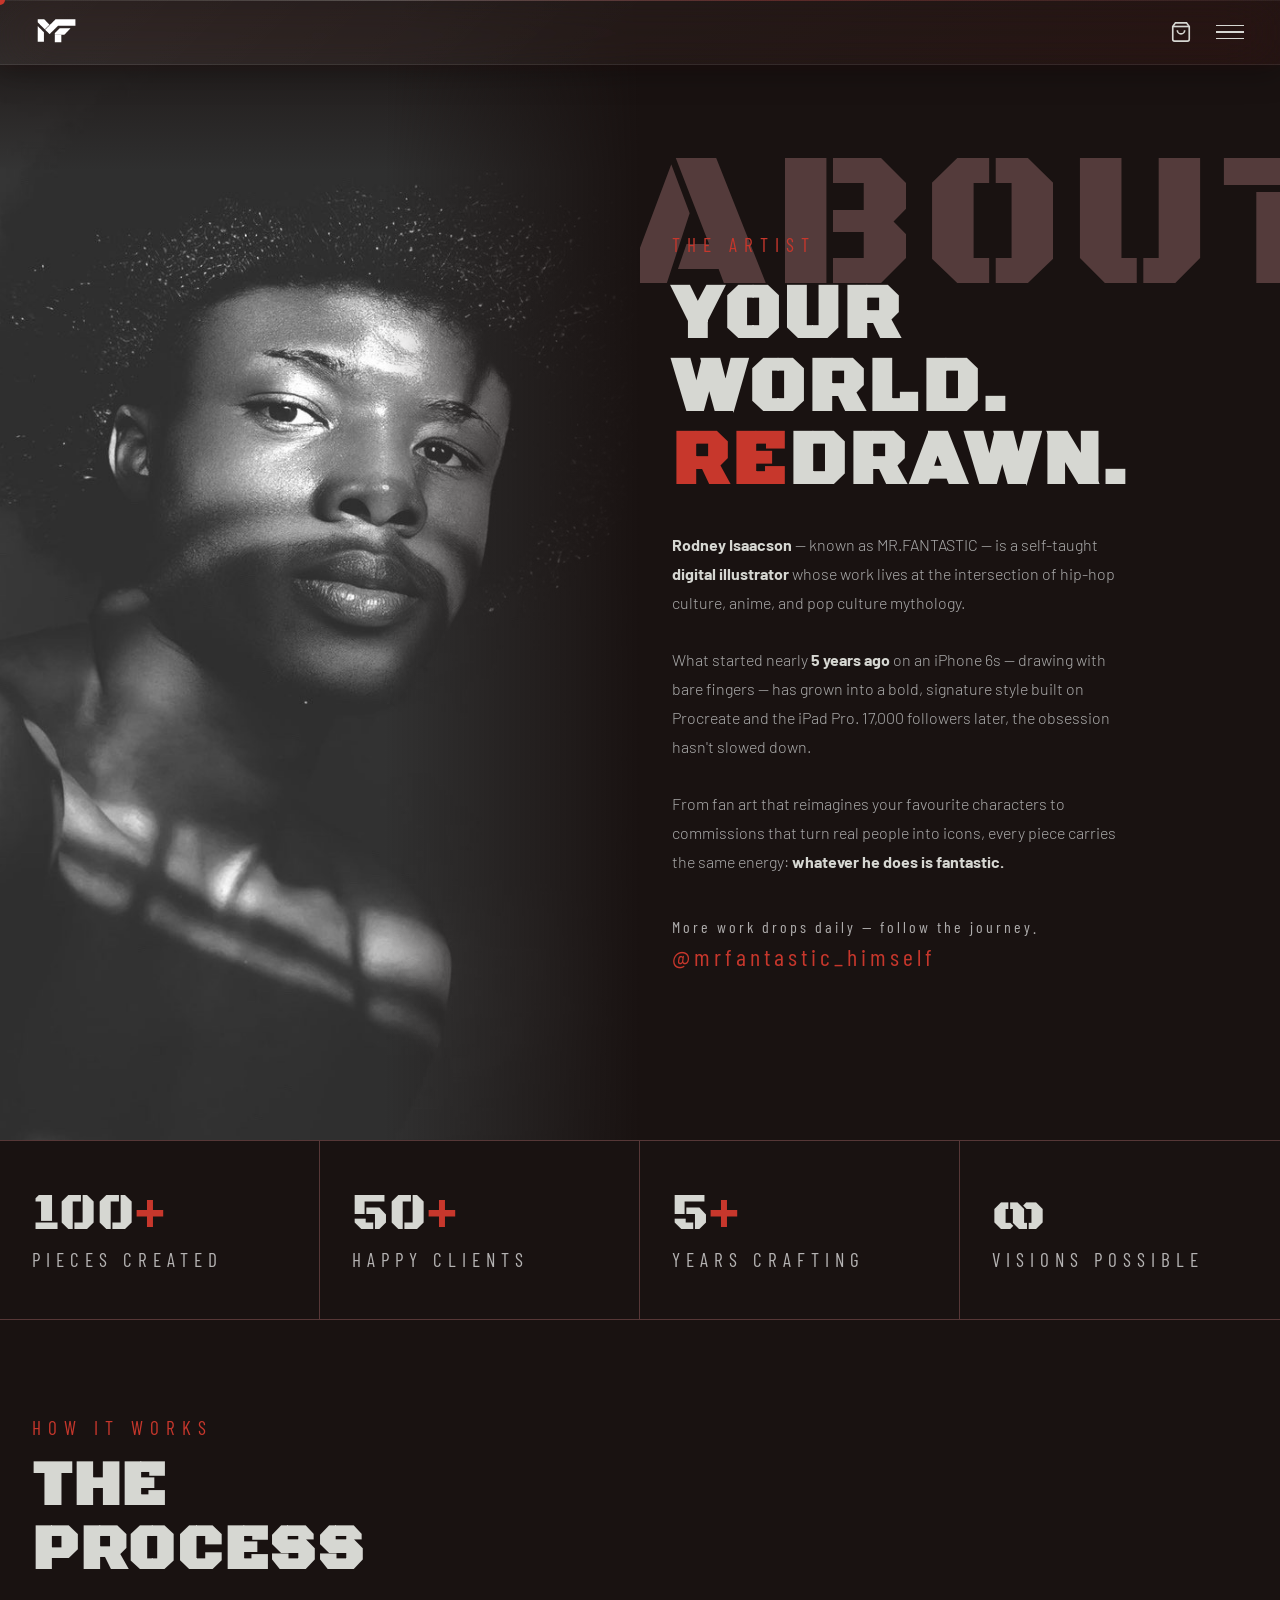
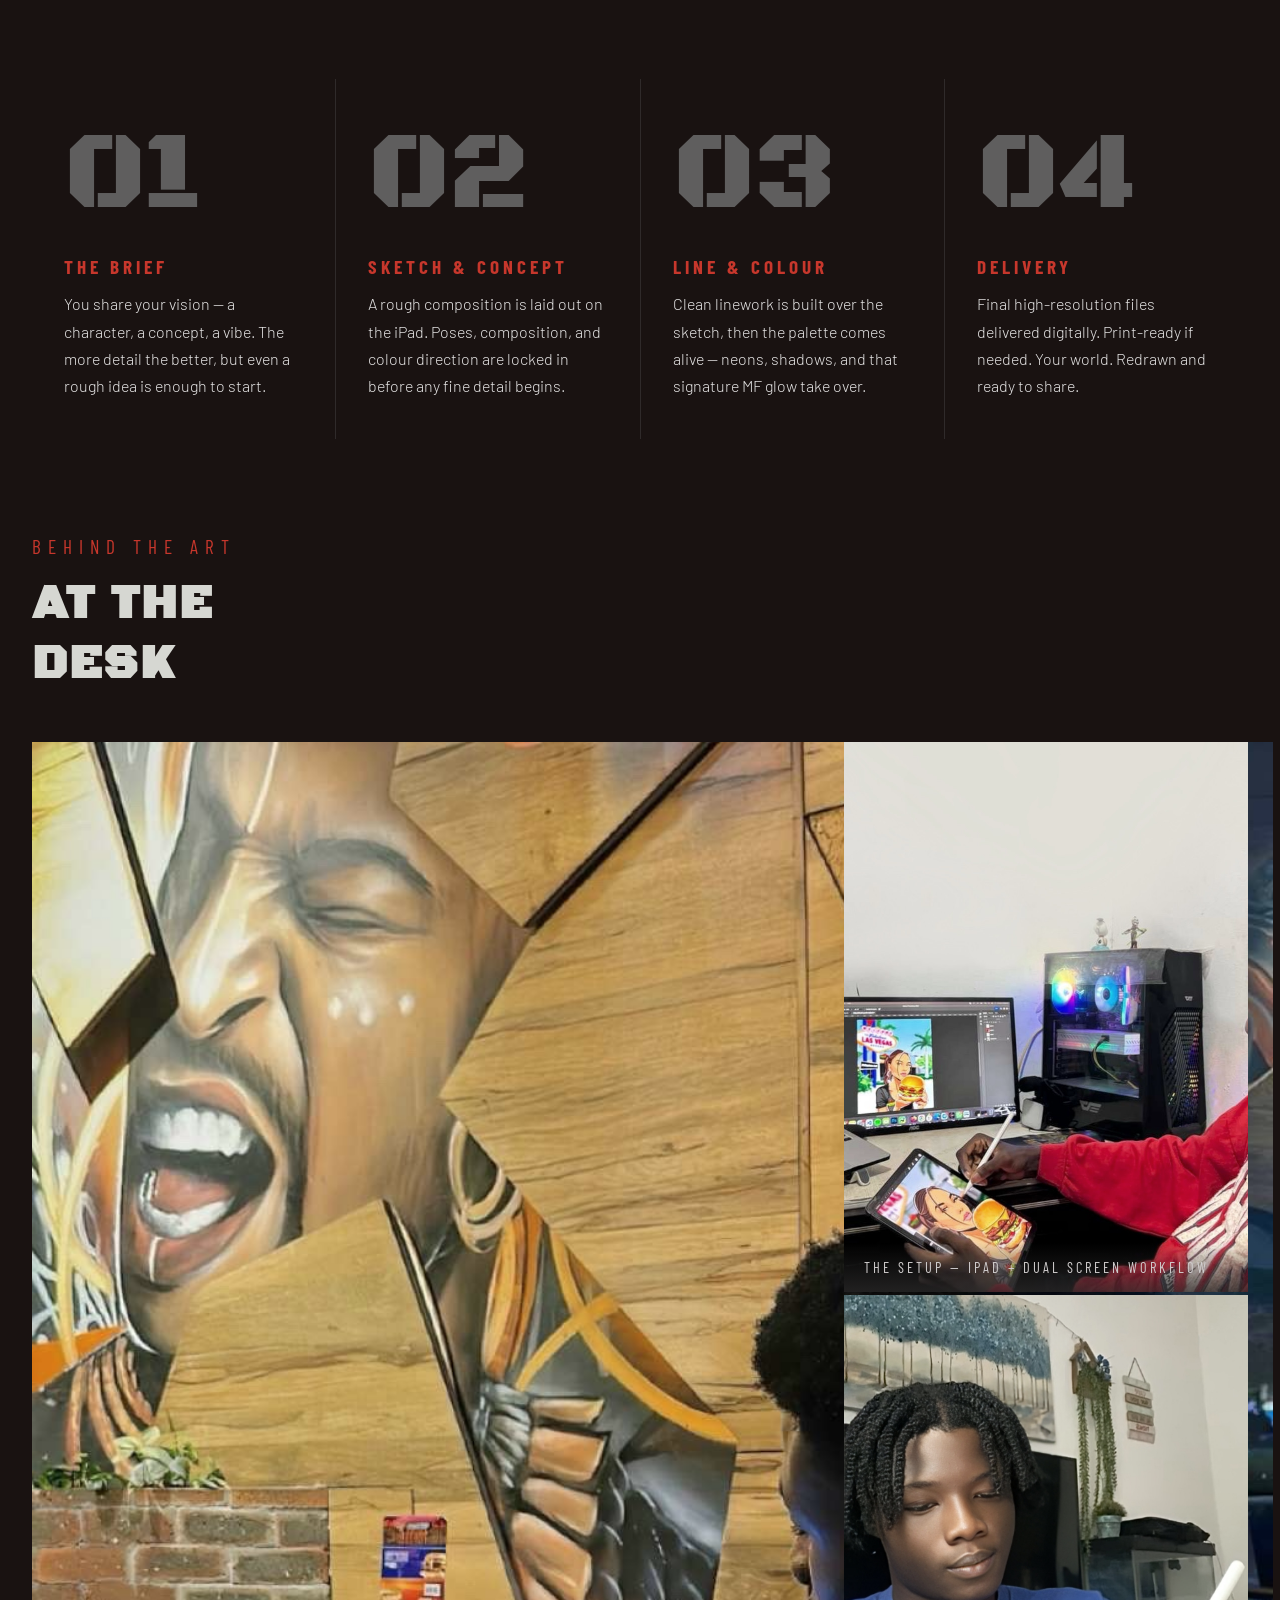
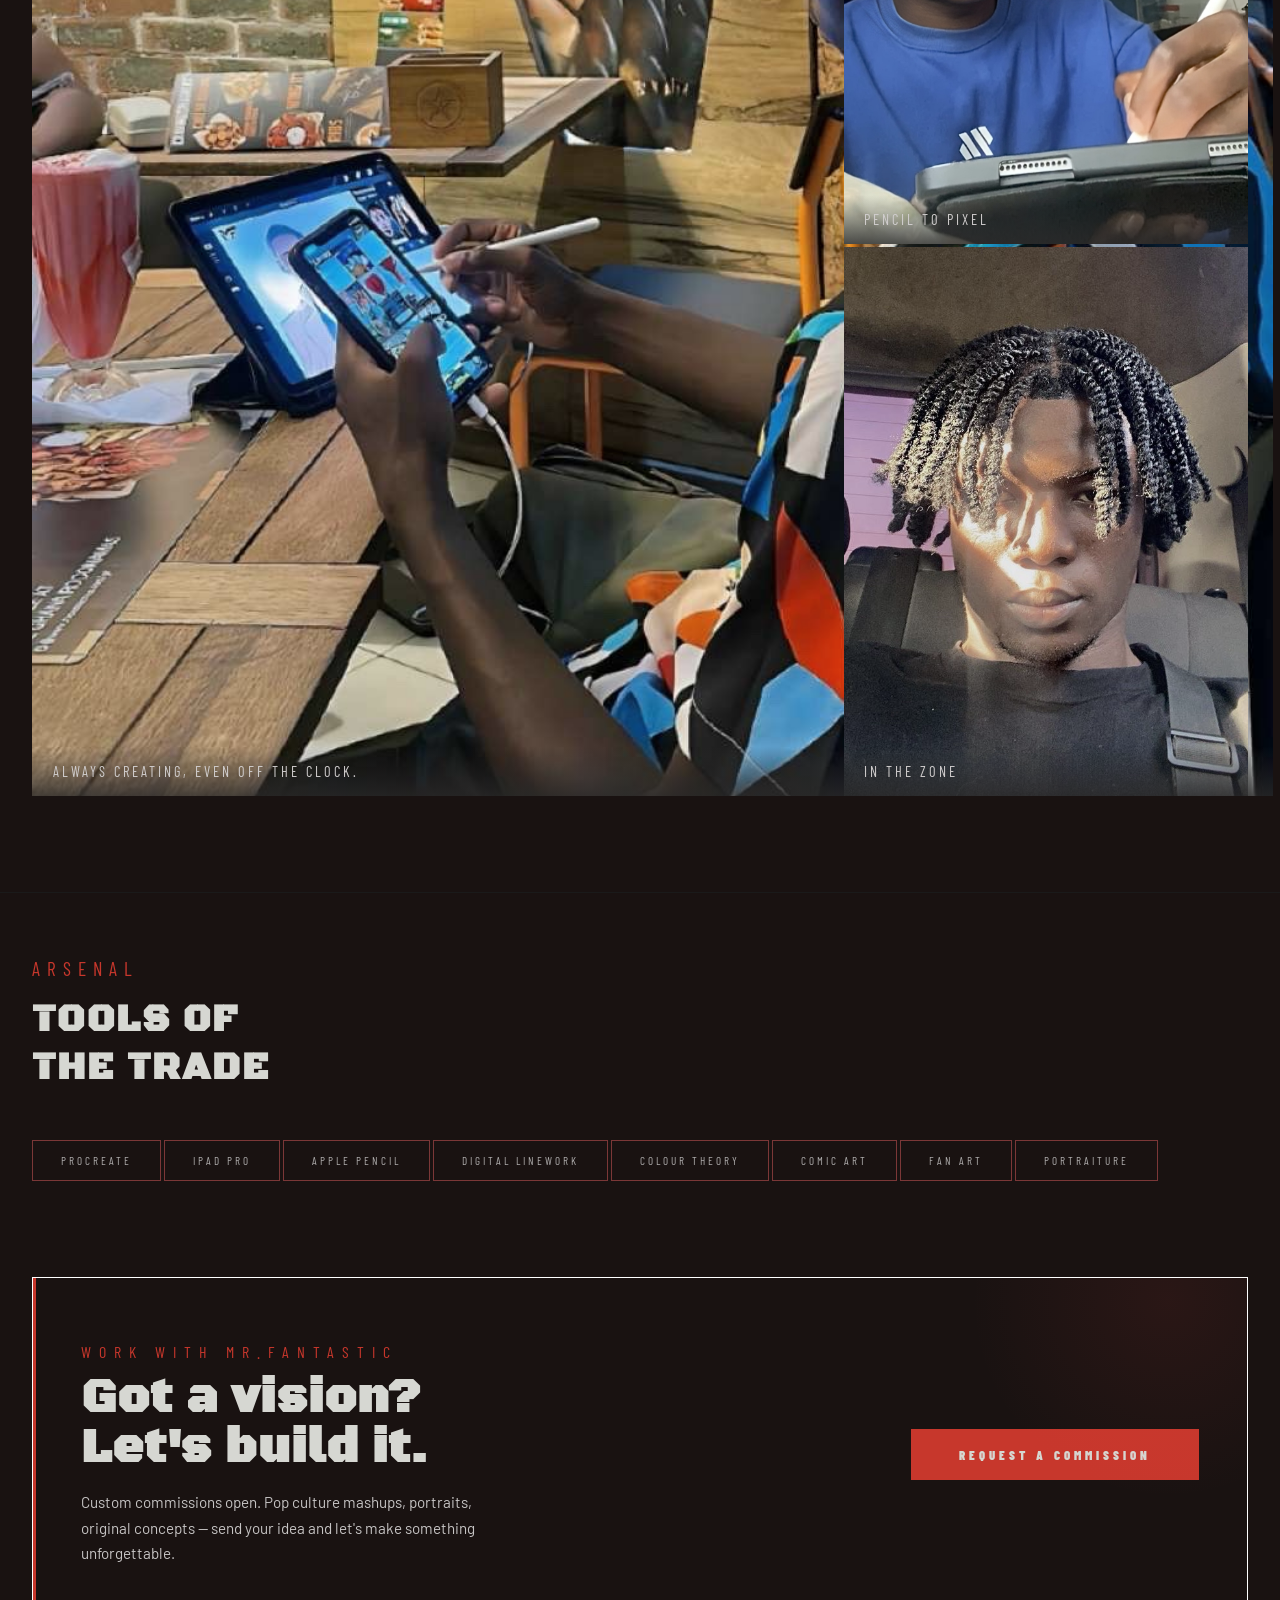
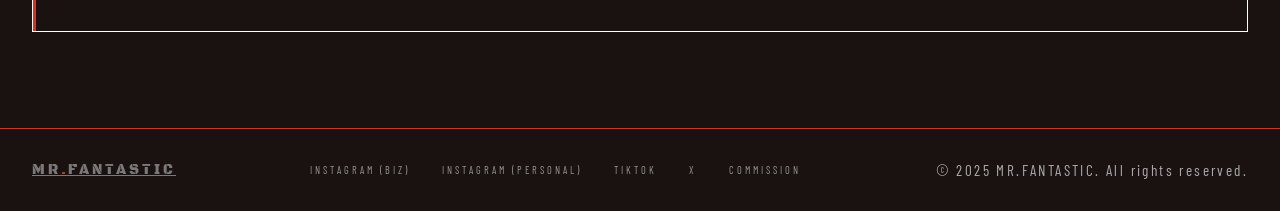
==== commit c94ad9ba: "first commit" ====
--- a/about.html
+++ b/about.html
@@ -3,6 +3,7 @@
 <head>
 <meta charset="UTF-8">
 <meta name="viewport" content="width=device-width, initial-scale=1.0">
+
 <!-- Favicon - Primary -->
 <link rel="icon" type="image/svg+xml" href="/favicon/favicon.svg">
 <link rel="icon" type="image/png" sizes="96x96" href="/favicon/favicon-96x96.png">
--- a/css/style.css
+++ b/css/style.css
@@ -58,7 +58,7 @@
 }
 
 /* ── NAV — LIQUID GLASS ─────────────────────────────────── */
-nav {
+body > nav {
   position: fixed;
   top: 0;
   left: 0;
@@ -96,7 +96,7 @@
 }
 
 /* Animated shimmer sweep */
-nav::before {
+body > nav::before {
   content: "";
   position: absolute;
   top: 0;
@@ -125,7 +125,7 @@
 }
 
 /* Subtle top specular line */
-nav::after {
+body > nav::after {
   content: "";
   position: absolute;
   top: 0;
@@ -142,7 +142,7 @@
   pointer-events: none;
 }
 
-nav.nav-hidden {
+body > nav.nav-hidden {
   transform: translateY(-100%);
 }
 
@@ -244,12 +244,14 @@
   align-items: flex-start;
   padding: 0 2rem;
   clip-path: circle(0% at calc(100% - 3rem) 3rem);
-  transition: clip-path 0.6s cubic-bezier(0.77, 0, 0.175, 1);
+  transition: clip-path 0.6s cubic-bezier(0.77, 0, 0.175, 1), visibility 0.6s;
   pointer-events: none;
+  visibility: hidden;
 }
 .menu-overlay.open {
   clip-path: circle(150% at calc(100% - 3rem) 3rem);
   pointer-events: all;
+  visibility: visible;
 }
 
 .menu-overlay a {
@@ -353,6 +355,15 @@
   z-index: 1;
 }
 
+.hero-featured video {
+  position: absolute;
+  inset: 0;
+  width: 100%;
+  height: 100%;
+  object-fit: cover;
+  object-position: center top;
+}
+
 .hero-art {
   position: absolute;
   inset: 0;
--- a/css/about.css
+++ b/css/about.css
@@ -236,6 +236,12 @@
   align-items: stretch;
 }
 
+.bts-col {
+  display: flex;
+  flex-direction: column;
+  gap: 3px;
+}
+
 .bts-img {
   overflow: hidden;
   position: relative;
